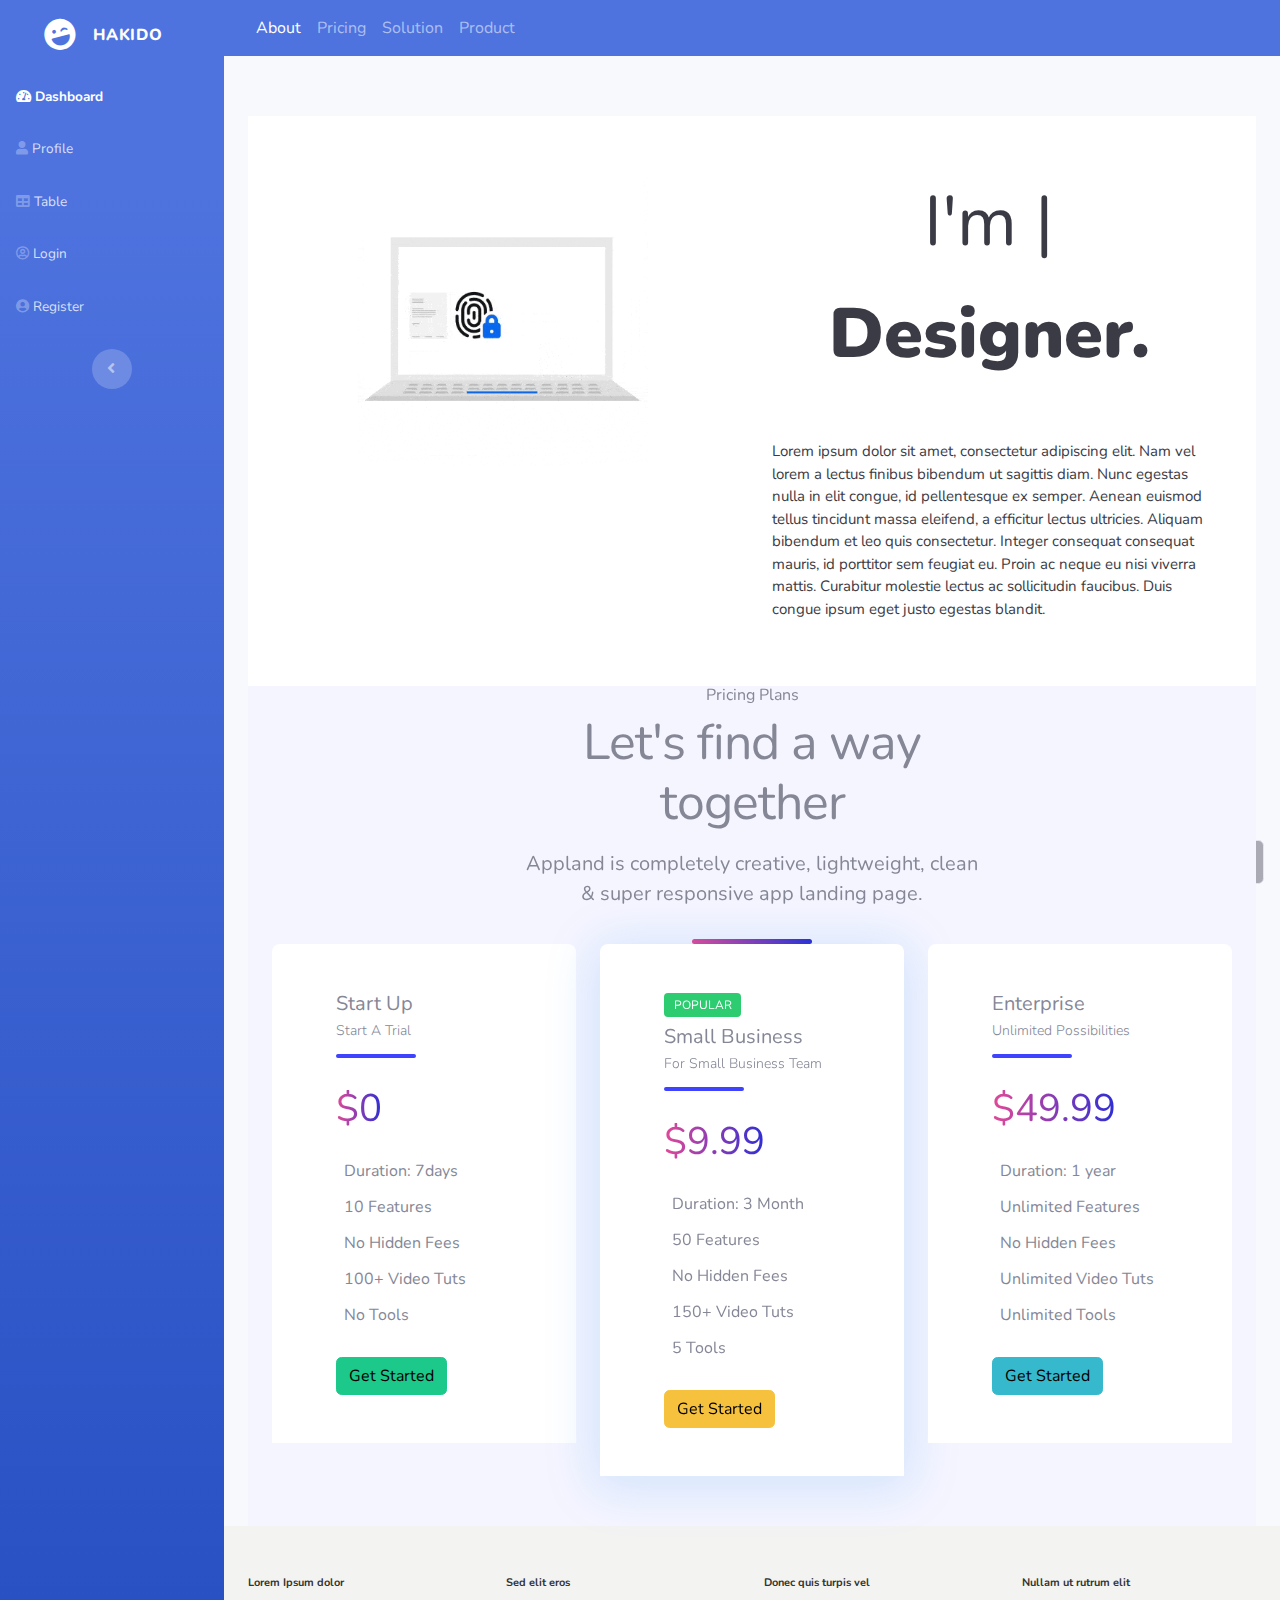
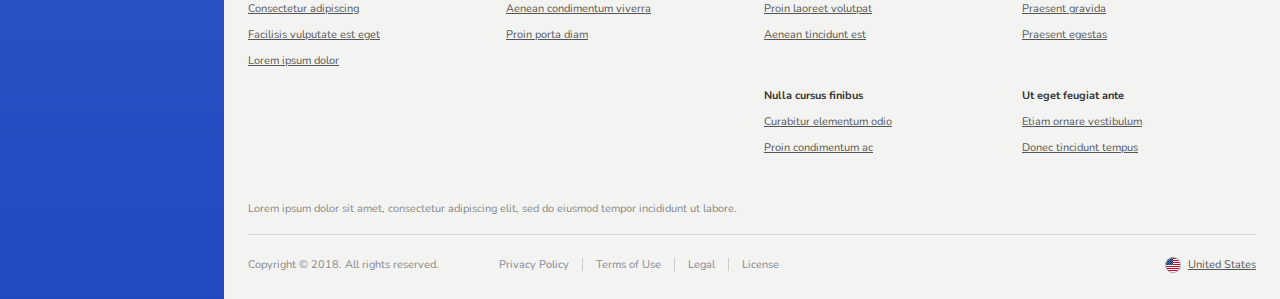
==== index.html @ f4824e26 "Initial commit" ====
<!DOCTYPE html><html><head><meta charset="utf-8"><meta name="viewport" content="width=device-width, initial-scale=1.0, shrink-to-fit=no"><title>Dashboard - Brand</title><link rel="stylesheet" href="/assets/bootstrap/css/bootstrap.min.css?h=223b0e0f1c300bedd58ea9a80e2e4533"><link rel="stylesheet" href="https://fonts.googleapis.com/css?family=Nunito:200,200i,300,300i,400,400i,600,600i,700,700i,800,800i,900,900i"><link rel="stylesheet" href="https://use.fontawesome.com/releases/v5.12.0/css/all.css"><link rel="stylesheet" href="https://cdnjs.cloudflare.com/ajax/libs/font-awesome/4.7.0/css/font-awesome.min.css"><link rel="stylesheet" href="/assets/fonts/fontawesome5-overrides.min.css?h=34f9b351b7076f97babcdac3c1081100"><link rel="stylesheet" href="/assets/css/styles.min.css?h=70d6d3f7b24223b8ef23673ccd9fa604"><link rel="stylesheet" href="https://cdn.datatables.net/buttons/1.6.5/css/buttons.dataTables.min.css"><link rel="stylesheet" href="https://cdnjs.cloudflare.com/ajax/libs/datatables/1.10.21/css/dataTables.bootstrap4.min.css"></head><body id="page-top"><div id="wrapper"><nav class="navbar navbar-dark align-items-start sidebar sidebar-dark accordion bg-gradient-primary p-0" style="background-color: #fcea00;"><div class="container-fluid d-flex flex-column p-0"><a class="navbar-brand d-flex justify-content-center align-items-center sidebar-brand m-0" href="#"><div class="sidebar-brand-icon rotate-n-15"><i class="fas fa-laugh-wink"></i></div><div class="sidebar-brand-text mx-3"><span>hakido</span></div></a><hr class="sidebar-divider my-0"><ul class="navbar-nav text-light" id="accordionSidebar"><li class="nav-item"><a class="nav-link active" href="/index.html"><i class="fas fa-tachometer-alt"></i><span>Dashboard</span></a></li><li class="nav-item"><a class="nav-link" href="/profile.html"><i class="fas fa-user"></i><span>Profile</span></a></li><li class="nav-item"><a class="nav-link" href="table.html"><i class="fas fa-table"></i><span>Table</span></a></li><li class="nav-item"><a class="nav-link" href="/login.html"><i class="far fa-user-circle"></i><span>Login</span></a></li><li class="nav-item"><a class="nav-link" href="/register.html"><i class="fas fa-user-circle"></i><span>Register</span></a></li></ul><div class="text-center d-none d-md-inline"><button class="btn rounded-circle border-0" id="sidebarToggle" type="button"></button></div></div></nav><div class="d-flex flex-column" id="content-wrapper"><div id="content"><!-- Start: gradient-navbar --><nav class="navbar navbar-dark navbar-expand-md text-start" id="app-navbar"><div class="container-fluid"><button data-bs-toggle="collapse" class="navbar-toggler" data-bs-target="#navcol-1"><span class="visually-hidden">Toggle navigation</span><span class="navbar-toggler-icon"></span></button><div class="collapse navbar-collapse text-end" id="navcol-1"><ul class="navbar-nav text-end ml-auto"><li class="nav-item text-end"><a class="nav-link active" href="#">About</a></li><li class="nav-item"><a class="nav-link" href="#">Pricing</a></li><li class="nav-item"><a class="nav-link" href="#">Solution</a></li><li class="nav-item"><a class="nav-link" href="#">Product</a></li></ul></div></div></nav><!-- End: gradient-navbar --><div class="container-fluid" style="margin-top: 60px;"><!-- Start: dh-row-text-image-right --><div class="row clearmargin clearpadding row-image-txt"><div class="col-xs-12 col-sm-6 col-md-6 clearmargin clearpadding col-sm-push-6" style="background-color: white;"><img style="margin-left: 50px;/*margin-top: 25px;*/width: 70%;" src="/assets/img/hero-gif-1.gif?h=de3fd22934de53424f73636f66a46a31"></div><div class="col-xs-12 col-sm-6 col-md-6 col-sm-pull-6" style="padding: 20px;background-color: white;"><!-- Start: Animated Type Heading -->				<div class="caption v-middle text-center">
					<h1 class="cd-headline clip">
			            <span class="blc">I'm | </span>
			            <span class="cd-words-wrapper">
			              <b class="is-visible">Designer.</b>
			              <b>Developer.</b>
			              <b>Creative.</b>
			            </span>
	          		</h1>
				</div><!-- End: Animated Type Heading --><p style="font-size: 15PX;margin-top: 50px;">Lorem ipsum dolor sit amet, consectetur adipiscing elit. Nam vel lorem a lectus finibus bibendum ut sagittis diam. Nunc egestas nulla in elit congue, id pellentesque ex semper. Aenean euismod tellus tincidunt massa eleifend, a efficitur lectus ultricies. Aliquam bibendum et leo quis consectetur. Integer consequat consequat mauris, id porttitor sem feugiat eu. Proin ac neque eu nisi viverra mattis. Curabitur molestie lectus ac sollicitudin faucibus. Duis congue ipsum eget justo egestas blandit.</p></div></div><!-- End: dh-row-text-image-right --><!-- Start: Single Price Plan --><link rel="stylesheet" href="https://cdn.lineicons.com/3.0/lineicons.css"> 
<section class="price_plan_area section_padding_130_80" id="pricing">
      <div class="container">
        <div class="row justify-content-center">
          <div class="col-12 col-sm-8 col-lg-6">
            <!-- Section Heading-->
            <div class="section-heading text-center wow fadeInUp" data-wow-delay="0.2s" style="visibility: visible; animation-delay: 0.2s; animation-name: fadeInUp;">
              <h6>Pricing Plans</h6>
              <h3>Let's find a way together</h3>
              <p>Appland is completely creative, lightweight, clean &amp; super responsive app landing page.</p>
              <div class="line"></div>
            </div>
          </div>
        </div>
        <div class="row justify-content-center">
          <!-- Single Price Plan Area-->
          <div class="col-12 col-sm-8 col-md-6 col-lg-4">
            <div class="single_price_plan wow fadeInUp" data-wow-delay="0.2s" style="visibility: visible; animation-delay: 0.2s; animation-name: fadeInUp;">
              <div class="title">
                <h3>Start Up</h3>
                <p>Start a trial</p>
                <div class="line"></div>
              </div>
              <div class="price">
                <h4>$0</h4>
              </div>
              <div class="description">
                <p><i class="lni lni-checkmark-circle"></i>Duration: 7days</p>
                <p><i class="lni lni-checkmark-circle"></i>10 Features</p>
                <p><i class="lni lni-close"></i>No Hidden Fees</p>
                <p><i class="lni lni-close"></i>100+ Video Tuts</p>
                <p><i class="lni lni-close"></i>No Tools</p>
              </div>
              <div class="button"><a class="btn btn-success btn-2" href="#">Get Started</a></div>
            </div>
          </div>
          <!-- Single Price Plan Area-->
          <div class="col-12 col-sm-8 col-md-6 col-lg-4">
            <div class="single_price_plan active wow fadeInUp" data-wow-delay="0.2s" style="visibility: visible; animation-delay: 0.2s; animation-name: fadeInUp;">
              <!-- Side Shape-->
              <div class="side-shape"><img src="https://bootdey.com/img/popular-pricing.png" alt=""></div>
              <div class="title"><span>Popular</span>
                <h3>Small Business</h3>
                <p>For Small Business Team</p>
                <div class="line"></div>
              </div>
              <div class="price">
                <h4>$9.99</h4>
              </div>
              <div class="description">
                <p><i class="lni lni-checkmark-circle"></i>Duration: 3 Month</p>
                <p><i class="lni lni-checkmark-circle"></i>50 Features</p>
                <p><i class="lni lni-checkmark-circle"></i>No Hidden Fees</p>
                <p><i class="lni lni-checkmark-circle"></i>150+ Video Tuts</p>
                <p><i class="lni lni-close"></i>5 Tools</p>
              </div>
              <div class="button"><a class="btn btn-warning" href="#">Get Started</a></div>
            </div>
          </div>
          <!-- Single Price Plan Area-->
          <div class="col-12 col-sm-8 col-md-6 col-lg-4">
            <div class="single_price_plan wow fadeInUp" data-wow-delay="0.2s" style="visibility: visible; animation-delay: 0.2s; animation-name: fadeInUp;">
              <div class="title">
                <h3>Enterprise</h3>
                <p>Unlimited Possibilities</p>
                <div class="line"></div>
              </div>
              <div class="price">
                <h4>$49.99</h4>
              </div>
              <div class="description">
                <p><i class="lni lni-checkmark-circle"></i>Duration: 1 year</p>
                <p><i class="lni lni-checkmark-circle"></i>Unlimited Features</p>
                <p><i class="lni lni-checkmark-circle"></i>No Hidden Fees</p>
                <p><i class="lni lni-checkmark-circle"></i>Unlimited Video Tuts</p>
                <p><i class="lni lni-checkmark-circle"></i>Unlimited Tools</p>
              </div>
              <div class="button"><a class="btn btn-info" href="#">Get Started</a></div>
            </div>
          </div>
        </div>
      </div>
    </section><!-- End: Single Price Plan --></div></div><!-- Start: Corporate Footer Clean --><footer class="page-footer"><div class="container"><div class="row"><div class="col-6 col-md-3"><h4>Lorem Ipsum dolor</h4><ul class="footer-links"><li><a href="#">Consectetur adipiscing</a></li><li><a href="#">Facilisis vulputate est eget</a></li><li><a href="#">Lorem ipsum dolor</a></li></ul></div><div class="col-6 col-md-3"><h4>Sed elit eros</h4><ul class="footer-links"><li><a href="#">Aenean condimentum viverra</a></li><li><a href="#">Proin porta diam</a></li></ul></div><div class="col-6 col-md-3"><h4>Donec quis turpis vel</h4><ul class="footer-links"><li><a href="#">Proin laoreet volutpat</a></li><li><a href="#">Aenean tincidunt est</a></li></ul><h4>Nulla cursus finibus</h4><ul class="footer-links"><li><a href="#">Curabitur elementum odio</a></li><li><a href="#">Proin condimentum ac</a></li></ul></div><div class="col-6 col-md-3"><h4>Nullam ut rutrum elit</h4><ul class="footer-links"><li><a href="#">Praesent gravida</a></li><li><a href="#">Praesent egestas</a></li></ul><h4>Ut eget feugiat ante</h4><ul class="footer-links"><li><a href="#">Etiam ornare vestibulum</a></li><li><a href="#">Donec tincidunt tempus</a></li></ul></div></div><p>Lorem ipsum dolor sit amet, consectetur adipiscing elit, sed do eiusmod tempor incididunt ut labore.</p><hr><div class="footer-legal"><div class="float-md-end region"><a href="#"><img src="/assets/img/united-states-flag.png?h=647c15b60f16de86a6dcbbe8cc511939">United States</a></div><div class="d-inline-block copyright"><p class="d-inline-block">Copyright © 2018. All rights reserved.<br></p></div><div class="d-inline-block legal-links"><div class="d-inline-block item"><h5>Privacy Policy</h5></div><div class="d-inline-block item"><h5>Terms of Use</h5></div><div class="d-inline-block item"><h5>Legal</h5></div><div class="d-inline-block item"><h5>License</h5></div></div></div></div></footer><!-- End: Corporate Footer Clean --></div><a class="border rounded d-inline scroll-to-top" href="#page-top"><i class="fas fa-angle-up"></i></a></div><script src="https://cdn.jsdelivr.net/npm/bootstrap@5.1.0/dist/js/bootstrap.bundle.min.js"></script><script src="https://cdnjs.cloudflare.com/ajax/libs/popper.js/2.6.0/umd/popper.min.js"></script><script src="https://cdnjs.cloudflare.com/ajax/libs/datatables/1.10.21/js/jquery.dataTables.min.js"></script><script src="https://cdnjs.cloudflare.com/ajax/libs/datatables/1.10.21/js/dataTables.bootstrap4.min.js"></script><script src="https://cdn.datatables.net/buttons/1.6.5/js/dataTables.buttons.min.js"></script><script src="https://cdn.datatables.net/buttons/1.6.5/js/buttons.flash.min.js"></script><script src="https://cdnjs.cloudflare.com/ajax/libs/jszip/3.1.3/jszip.min.js"></script><script src="https://cdnjs.cloudflare.com/ajax/libs/pdfmake/0.1.53/pdfmake.min.js"></script><script src="https://cdnjs.cloudflare.com/ajax/libs/pdfmake/0.1.53/vfs_fonts.js"></script><script src="https://cdn.datatables.net/buttons/1.6.5/js/buttons.html5.min.js"></script><script src="https://cdn.datatables.net/buttons/1.6.5/js/buttons.print.min.js"></script><script src="/assets/js/script.min.js?h=894a7f91f972c2a6e13f9f81900e1d6c"></script></body></html>
---- assets/fonts/fontawesome5-overrides.min.css ----
.fab.fa-bitcoin:before{content:"\f379"}.far.fa-calendar:before,.fas.fa-calendar:before{content:"\f133"}.far.fa-clipboard:before,.fas.fa-clipboard:before{content:"\f328"}.fab.fa-facebook-f:before{content:"\f39e"}.fab.fa-google-plus:before{content:"\f2b3"}.fas.fa-hotel:before{content:"\f594"}.fab.fa-linkedin:before{content:"\f08c"}.fas.fa-reply:before{content:"\f3e5"}.fas.fa-thermometer:before{content:"\f491"}.fab.fa-vimeo:before{content:"\f40a"}.far.fa-window-close:before,.fas.fa-window-close:before{content:"\f410"}.fab.fa-youtube-square:before{content:"\f431"}
---- assets/css/styles.min.css ----
.cd-words-wrapper{display:inline-block;position:relative;text-align:left;font-size:70px}.cd-words-wrapper b{display:inline-block;position:absolute;white-space:nowrap;left:0;top:0}.blc{font-size:70px}.cd-words-wrapper b.is-visible,.files{position:relative}.cd-headline.clip span{display:inline-block;padding:.2em 0}.cd-headline.clip .cd-words-wrapper{overflow:hidden;vertical-align:top}.cd-headline.clip b{opacity:0}.cd-headline b.is-visible{opacity:1;font-weight:900}.page-footer{background-color:#f3f3f2;padding-top:50px;padding-bottom:10px}.page-footer h4{color:#333;font-size:11px;font-weight:700}.page-footer p{color:#888;font-size:11px}.page-footer .footer-links{list-style:none;padding:0;margin-bottom:45px;word-break:break-all}.page-footer .footer-links a,.page-footer .region a{color:#555;font-size:11px}.page-footer .footer-links li{margin-bottom:5px;line-height:1.3}.page-footer .footer-legal .copyright{margin-right:60px}.page-footer .footer-legal .legal-links .item{padding-right:13px;border-right:1px solid #ccc;margin:0 13px 0 0}.page-footer .footer-legal .legal-links .item:last-child{border-right:none}.page-footer .footer-legal .legal-links .item h5{font-size:11px;margin-top:0;margin-bottom:0}.page-footer .region{margin-bottom:20px}.page-footer .region img{margin-right:7px}@media (min-width:768px){.page-footer .region{margin-bottom:0}}.clearmargin{margin:0}.clearpadding{padding:30px}.row-image-txt{background-color:#fff}.row-image-txt h1,.row-image-txt p{color:#3a3b45}*,:after,:before{-webkit-box-sizing:border-box;-moz-box-sizing:border-box;box-sizing:border-box}button:focus,input:focus,select:focus,textarea:focus{outline:0}.drop{width:90%;height:220px;border:3px dashed #dadfe3;border-radius:15px;overflow:hidden;text-align:center;background:0 0;-webkit-transition:.5s ease-out;-moz-transition:.5s ease-out;transition:.5s ease-out;position:absolute;top:0;left:0;bottom:0;right:0;margin:0 auto 10px}.drop .cont{width:500px;height:170px;color:#8e99a5;-webkit-transition:.5s ease-out;-moz-transition:.5s ease-out;transition:.5s ease-out;margin:auto;position:absolute;top:0;left:0;bottom:0;right:0}.drop .cont i{font-size:40px;color:#787e85;position:relative}.drop .cont .tit{font-size:30px;text-transform:uppercase;font-weight:900}.drop .cont .desc{color:#787e85;font-size:18px}.drop .cont .browse{margin:10px 25%;color:#fff;padding:8px 16px;border-radius:4px;background:#00c993}.drop input{width:100%;height:100%;cursor:pointer;background:red;opacity:0;margin:auto;position:absolute;top:0;left:0;bottom:0;right:0}#list{width:100%;text-align:left;position:absolute;left:0;top:0}.dashed_upload{height:200px}.files input{outline:#92b0b3 dashed 2px;outline-offset:-10px;-webkit-transition:outline-offset .15s ease-in-out,background-color .15s linear;transition:outline-offset .15s ease-in-out,background-color .15s linear;padding:120px 0 85px 35%;text-align:center!important;margin:0;width:100%!important}.files input:focus{outline:#92b0b3 dashed 2px;outline-offset:-10px;-webkit-transition:outline-offset .15s ease-in-out,background-color .15s linear;transition:outline-offset .15s ease-in-out,background-color .15s linear;border:1px solid #92b0b3}.files:after{pointer-events:none;position:absolute;top:60px;left:0;width:50px;right:0;height:56px;content:"";background-image:url(https://image.flaticon.com/icons/png/128/109/109612.png);display:block;margin:0 auto;background-size:100%;background-repeat:no-repeat}.color input{background-color:#eee}.files:before{position:absolute;bottom:10px;left:0;pointer-events:none;width:100%;right:0;height:57px;content:" or drag it here. ";display:block;margin:0 auto;color:#2ea591;font-weight:600;text-transform:capitalize;text-align:center}#brand-logo{font-size:34px}#app-navbar{background:#4e73df}.sidebar.sidebar-dark.accordion.bg-gradient-primary{background-color:#fcea00}.newsletter-subscribe{color:#313437;background-color:#fff;padding:50px 0}.newsletter-subscribe p{color:#7d8285;line-height:1.5}.newsletter-subscribe h2{font-size:24px;font-weight:700;margin-bottom:25px;line-height:1.5;padding-top:0;margin-top:0;color:inherit}.newsletter-subscribe .intro{font-size:16px;max-width:500px;margin:0 auto 25px}.newsletter-subscribe .intro p{margin-bottom:35px}.newsletter-subscribe form{justify-content:center}.newsletter-subscribe form .form-control{background:#eff1f4;border:none;border-radius:3px;box-shadow:none;outline:0;color:inherit;text-indent:9px;height:45px;margin-right:10px;min-width:250px}.newsletter-subscribe form .btn{padding:16px 32px;border:none;background:0 0;box-shadow:none;text-shadow:none;opacity:.9;text-transform:uppercase;font-weight:700;font-size:13px;letter-spacing:.4px;line-height:1}.newsletter-subscribe form .btn:hover{opacity:1}.newsletter-subscribe form .btn:active{transform:translateY(1px)}.newsletter-subscribe form .btn-primary{background-color:#055ada!important;color:#fff;outline:0!important}@media (min-width:576px){.newsletter-subscribe form .form-control{display:inline-block;width:auto;vertical-align:middle}}.newsletter8{margin-top:30px;font-family:Montserrat,sans-serif;color:#8d97ad;font-weight:300}.newsletter8 h1,.newsletter8 h2,.newsletter8 h3,.newsletter8 h4,.newsletter8 h5,.newsletter8 h6{color:#3e4555}.newsletter8 .subtitle{color:#8d97ad;line-height:24px}.newsletter8 a{color:#263238}.newsletter8 .text-themecolor,.newsletter8 a:hover{color:#316ce8}.newsletter8 .blog-row h5{font-weight:500;margin-top:10px;font-size:18px}.newsletter8 .btn-danger-gradiant{background:#ff4d7e;background:-webkit-linear-gradient(legacy-direction(to right),#ff4d7e 0,#ff6a5b 100%);background:-webkit-gradient(linear,left top,right top,from(#ff4d7e),to(#ff6a5b));background:-webkit-linear-gradient(left,#ff4d7e 0,#ff6a5b 100%);background:-o-linear-gradient(left,#ff4d7e 0,#ff6a5b 100%);background:linear-gradient(to right,#ff4d7e 0,#ff6a5b 100%)}.newsletter8 .btn-danger-gradiant:hover{background:#ff6a5b;background:-webkit-linear-gradient(legacy-direction(to right),#ff6a5b 0,#ff4d7e 100%);background:-webkit-gradient(linear,left top,right top,from(#ff6a5b),to(#ff4d7e));background:-webkit-linear-gradient(left,#ff6a5b 0,#ff4d7e 100%);background:-o-linear-gradient(left,#ff6a5b 0,#ff4d7e 100%);background:linear-gradient(to right,#ff6a5b 0,#ff4d7e 100%)}.newsletter8 .btn-md{padding:15px 45px;font-size:16px}.newsletter8 .text-danger{color:#ff4d7e!important}.price_plan_area{position:relative;z-index:1;background-color:#f5f5ff}.single_price_plan{position:relative;z-index:1;border-radius:.5rem .5rem 0 0;-webkit-transition-duration:.5s;transition-duration:.5s;margin-bottom:50px;background-color:#fff;padding:3rem 4rem}@media only screen and (min-width:992px) and (max-width:1199px){.single_price_plan{padding:3rem}}@media only screen and (max-width:575px){.single_price_plan{padding:3rem}}.single_price_plan::after{position:absolute;content:"";background-image:url(https://bootdey.com/img/half-circle-pricing.png);background-repeat:repeat;width:100%;height:17px;bottom:-17px;z-index:1;left:0}.single_price_plan .title{text-transform:capitalize;-webkit-transition-duration:.5s;transition-duration:.5s;margin-bottom:2rem}.single_price_plan .title span{color:#fff;padding:.2rem .6rem;font-size:12px;text-transform:uppercase;background-color:#2ecc71;display:inline-block;margin-bottom:.5rem;border-radius:.25rem}.single_price_plan .title h3{font-size:1.25rem}.single_price_plan .title p{font-weight:300;line-height:1;font-size:14px}.single_price_plan .title .line{width:80px;height:4px;border-radius:10px;background-color:#3f43fd}.single_price_plan .price{margin-bottom:1.5rem}.single_price_plan .price h4{position:relative;z-index:1;font-size:2.4rem;line-height:1;margin-bottom:0;color:#3f43fd;display:inline-block;-webkit-background-clip:text;-webkit-text-fill-color:transparent;background-color:transparent;background-image:-webkit-gradient(linear,left top,right top,from(#e24997),to(#2d2ed4));background-image:linear-gradient(90deg,#e24997,#2d2ed4)}.single_price_plan .description{position:relative;margin-bottom:1.5rem}.single_price_plan .description p{line-height:16px;margin:0;padding:10px 0;display:-webkit-box;display:-ms-flexbox;display:flex;-webkit-box-align:center;-ms-flex-align:center;-ms-grid-row-align:center;align-items:center}.single_price_plan .description p i{color:#2ecc71;margin-right:.5rem}.single_price_plan .description p .lni-close{color:#e74c3c}.single_price_plan.active,.single_price_plan:focus,.single_price_plan:hover{-webkit-box-shadow:0 6px 50px 8px rgba(21,131,233,.15);box-shadow:0 6px 50px 8px rgba(21,131,233,.15)}.single_price_plan .side-shape img{position:absolute;width:auto;top:0;right:0;z-index:-2}.section-heading h3{margin-bottom:1rem;font-size:3.125rem;letter-spacing:-1px}.section-heading p{margin-bottom:0;font-size:1.25rem}.section-heading .line{width:120px;height:5px;margin:30px auto 0;border-radius:6px;background:#2d2ed4;background:-webkit-gradient(linear,left top,right top,from(#e24997),to(#2d2ed4));background:linear-gradient(to right,#e24997,#2d2ed4)}
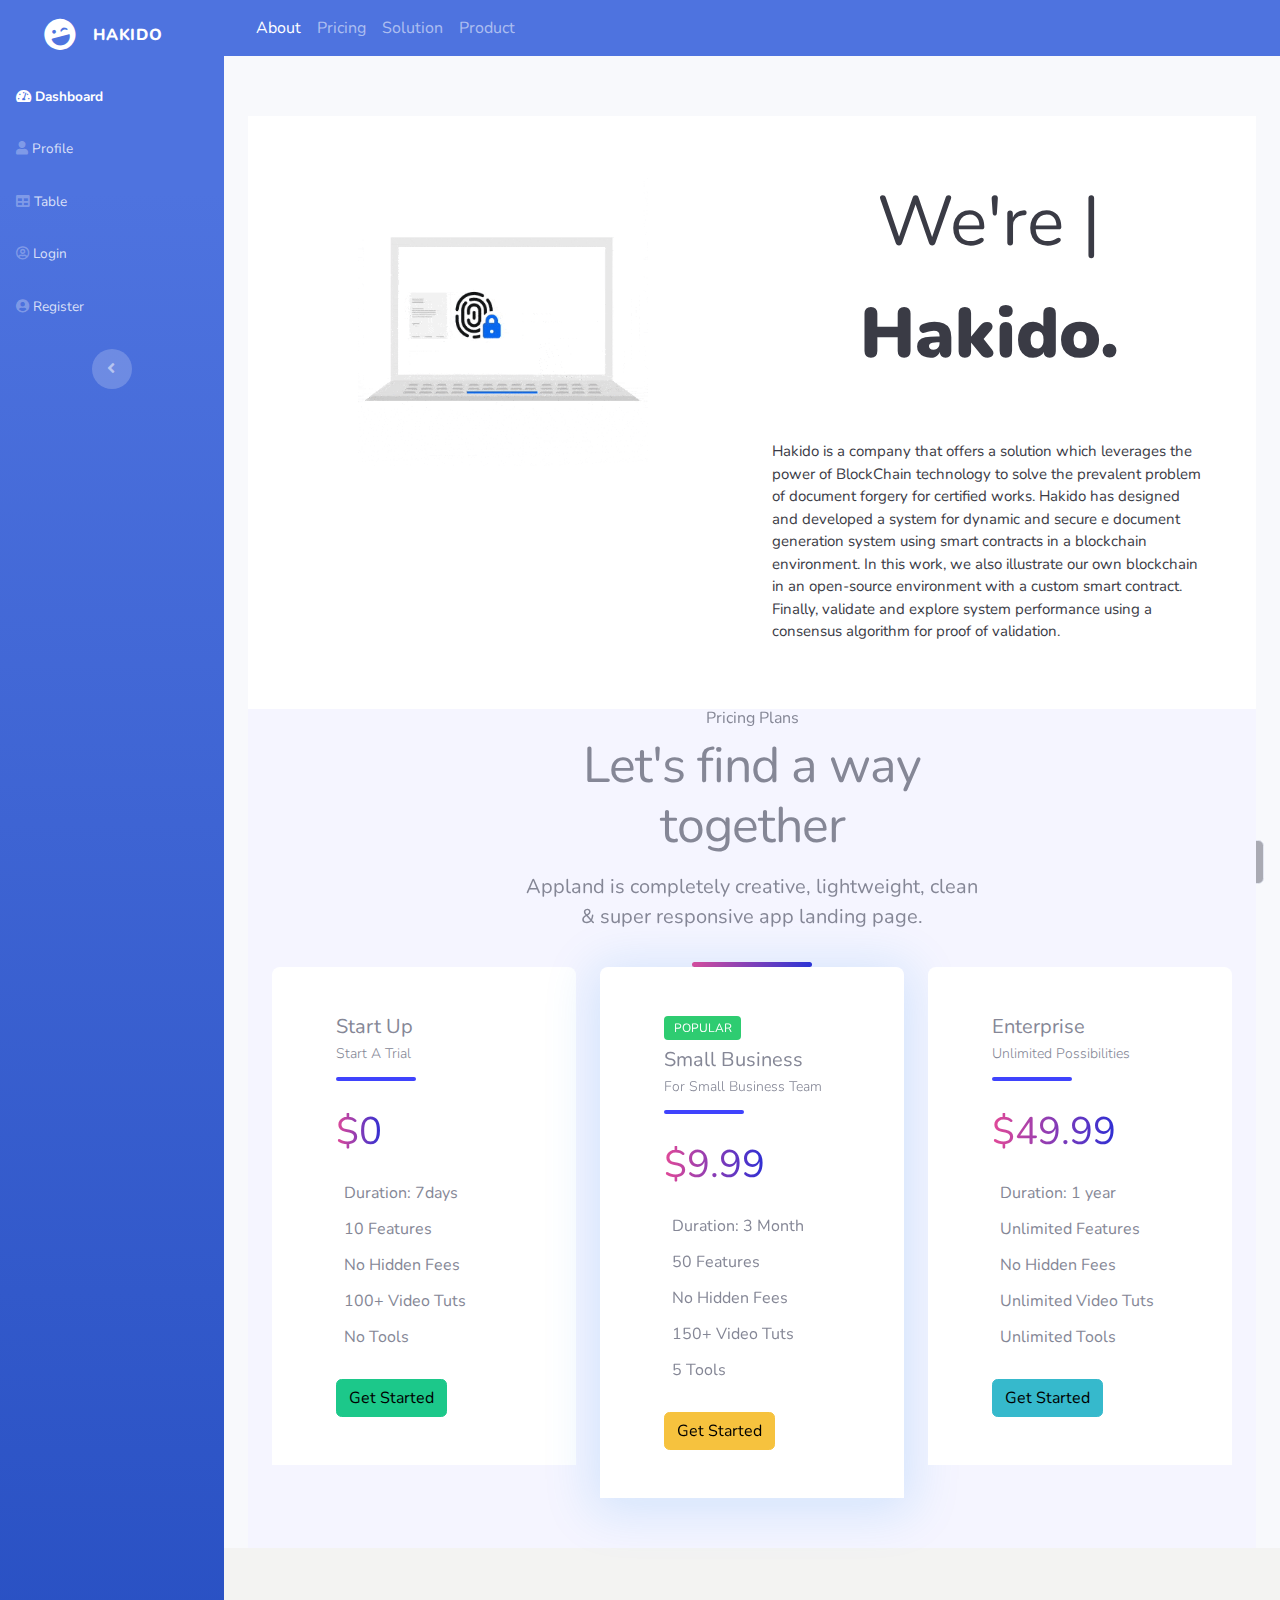
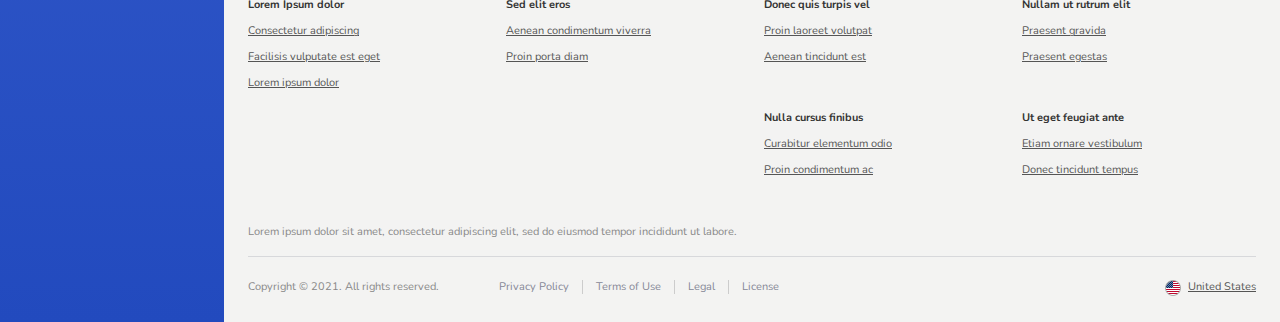
==== commit 6a0920a2: "edited" ====
--- a/index.html
+++ b/index.html
@@ -1,13 +1,18 @@
 <!DOCTYPE html><html><head><meta charset="utf-8"><meta name="viewport" content="width=device-width, initial-scale=1.0, shrink-to-fit=no"><title>Dashboard - Brand</title><link rel="stylesheet" href="/assets/bootstrap/css/bootstrap.min.css?h=223b0e0f1c300bedd58ea9a80e2e4533"><link rel="stylesheet" href="https://fonts.googleapis.com/css?family=Nunito:200,200i,300,300i,400,400i,600,600i,700,700i,800,800i,900,900i"><link rel="stylesheet" href="https://use.fontawesome.com/releases/v5.12.0/css/all.css"><link rel="stylesheet" href="https://cdnjs.cloudflare.com/ajax/libs/font-awesome/4.7.0/css/font-awesome.min.css"><link rel="stylesheet" href="/assets/fonts/fontawesome5-overrides.min.css?h=34f9b351b7076f97babcdac3c1081100"><link rel="stylesheet" href="/assets/css/styles.min.css?h=70d6d3f7b24223b8ef23673ccd9fa604"><link rel="stylesheet" href="https://cdn.datatables.net/buttons/1.6.5/css/buttons.dataTables.min.css"><link rel="stylesheet" href="https://cdnjs.cloudflare.com/ajax/libs/datatables/1.10.21/css/dataTables.bootstrap4.min.css"></head><body id="page-top"><div id="wrapper"><nav class="navbar navbar-dark align-items-start sidebar sidebar-dark accordion bg-gradient-primary p-0" style="background-color: #fcea00;"><div class="container-fluid d-flex flex-column p-0"><a class="navbar-brand d-flex justify-content-center align-items-center sidebar-brand m-0" href="#"><div class="sidebar-brand-icon rotate-n-15"><i class="fas fa-laugh-wink"></i></div><div class="sidebar-brand-text mx-3"><span>hakido</span></div></a><hr class="sidebar-divider my-0"><ul class="navbar-nav text-light" id="accordionSidebar"><li class="nav-item"><a class="nav-link active" href="/index.html"><i class="fas fa-tachometer-alt"></i><span>Dashboard</span></a></li><li class="nav-item"><a class="nav-link" href="/profile.html"><i class="fas fa-user"></i><span>Profile</span></a></li><li class="nav-item"><a class="nav-link" href="table.html"><i class="fas fa-table"></i><span>Table</span></a></li><li class="nav-item"><a class="nav-link" href="/login.html"><i class="far fa-user-circle"></i><span>Login</span></a></li><li class="nav-item"><a class="nav-link" href="/register.html"><i class="fas fa-user-circle"></i><span>Register</span></a></li></ul><div class="text-center d-none d-md-inline"><button class="btn rounded-circle border-0" id="sidebarToggle" type="button"></button></div></div></nav><div class="d-flex flex-column" id="content-wrapper"><div id="content"><!-- Start: gradient-navbar --><nav class="navbar navbar-dark navbar-expand-md text-start" id="app-navbar"><div class="container-fluid"><button data-bs-toggle="collapse" class="navbar-toggler" data-bs-target="#navcol-1"><span class="visually-hidden">Toggle navigation</span><span class="navbar-toggler-icon"></span></button><div class="collapse navbar-collapse text-end" id="navcol-1"><ul class="navbar-nav text-end ml-auto"><li class="nav-item text-end"><a class="nav-link active" href="#">About</a></li><li class="nav-item"><a class="nav-link" href="#">Pricing</a></li><li class="nav-item"><a class="nav-link" href="#">Solution</a></li><li class="nav-item"><a class="nav-link" href="#">Product</a></li></ul></div></div></nav><!-- End: gradient-navbar --><div class="container-fluid" style="margin-top: 60px;"><!-- Start: dh-row-text-image-right --><div class="row clearmargin clearpadding row-image-txt"><div class="col-xs-12 col-sm-6 col-md-6 clearmargin clearpadding col-sm-push-6" style="background-color: white;"><img style="margin-left: 50px;/*margin-top: 25px;*/width: 70%;" src="/assets/img/hero-gif-1.gif?h=de3fd22934de53424f73636f66a46a31"></div><div class="col-xs-12 col-sm-6 col-md-6 col-sm-pull-6" style="padding: 20px;background-color: white;"><!-- Start: Animated Type Heading -->				<div class="caption v-middle text-center">
 					<h1 class="cd-headline clip">
-			            <span class="blc">I'm | </span>
+			            <span class="blc">We're | </span>
 			            <span class="cd-words-wrapper">
-			              <b class="is-visible">Designer.</b>
+			              <b class="is-visible">Hakido.</b>
 			              <b>Developer.</b>
 			              <b>Creative.</b>
 			            </span>
 	          		</h1>
-				</div><!-- End: Animated Type Heading --><p style="font-size: 15PX;margin-top: 50px;">Lorem ipsum dolor sit amet, consectetur adipiscing elit. Nam vel lorem a lectus finibus bibendum ut sagittis diam. Nunc egestas nulla in elit congue, id pellentesque ex semper. Aenean euismod tellus tincidunt massa eleifend, a efficitur lectus ultricies. Aliquam bibendum et leo quis consectetur. Integer consequat consequat mauris, id porttitor sem feugiat eu. Proin ac neque eu nisi viverra mattis. Curabitur molestie lectus ac sollicitudin faucibus. Duis congue ipsum eget justo egestas blandit.</p></div></div><!-- End: dh-row-text-image-right --><!-- Start: Single Price Plan --><link rel="stylesheet" href="https://cdn.lineicons.com/3.0/lineicons.css"> 
+				</div><!-- End: Animated Type Heading --><p style="font-size: 15PX;margin-top: 50px;">
+          Hakido is a company that offers a solution which leverages the power of BlockChain technology to solve the prevalent problem of document forgery for certified works.
+          Hakido has designed and developed a system for dynamic and secure e document generation system using smart contracts in a blockchain environment. 
+          In this work, we also illustrate our own blockchain in an open-source environment with a custom smart contract. 
+          Finally, validate and explore system performance using a consensus algorithm for proof of validation.
+        </p></div></div><!-- End: dh-row-text-image-right --><!-- Start: Single Price Plan --><link rel="stylesheet" href="https://cdn.lineicons.com/3.0/lineicons.css"> 
 <section class="price_plan_area section_padding_130_80" id="pricing">
       <div class="container">
         <div class="row justify-content-center">
@@ -89,4 +94,4 @@
           </div>
         </div>
       </div>
-    </section><!-- End: Single Price Plan --></div></div><!-- Start: Corporate Footer Clean --><footer class="page-footer"><div class="container"><div class="row"><div class="col-6 col-md-3"><h4>Lorem Ipsum dolor</h4><ul class="footer-links"><li><a href="#">Consectetur adipiscing</a></li><li><a href="#">Facilisis vulputate est eget</a></li><li><a href="#">Lorem ipsum dolor</a></li></ul></div><div class="col-6 col-md-3"><h4>Sed elit eros</h4><ul class="footer-links"><li><a href="#">Aenean condimentum viverra</a></li><li><a href="#">Proin porta diam</a></li></ul></div><div class="col-6 col-md-3"><h4>Donec quis turpis vel</h4><ul class="footer-links"><li><a href="#">Proin laoreet volutpat</a></li><li><a href="#">Aenean tincidunt est</a></li></ul><h4>Nulla cursus finibus</h4><ul class="footer-links"><li><a href="#">Curabitur elementum odio</a></li><li><a href="#">Proin condimentum ac</a></li></ul></div><div class="col-6 col-md-3"><h4>Nullam ut rutrum elit</h4><ul class="footer-links"><li><a href="#">Praesent gravida</a></li><li><a href="#">Praesent egestas</a></li></ul><h4>Ut eget feugiat ante</h4><ul class="footer-links"><li><a href="#">Etiam ornare vestibulum</a></li><li><a href="#">Donec tincidunt tempus</a></li></ul></div></div><p>Lorem ipsum dolor sit amet, consectetur adipiscing elit, sed do eiusmod tempor incididunt ut labore.</p><hr><div class="footer-legal"><div class="float-md-end region"><a href="#"><img src="/assets/img/united-states-flag.png?h=647c15b60f16de86a6dcbbe8cc511939">United States</a></div><div class="d-inline-block copyright"><p class="d-inline-block">Copyright © 2018. All rights reserved.<br></p></div><div class="d-inline-block legal-links"><div class="d-inline-block item"><h5>Privacy Policy</h5></div><div class="d-inline-block item"><h5>Terms of Use</h5></div><div class="d-inline-block item"><h5>Legal</h5></div><div class="d-inline-block item"><h5>License</h5></div></div></div></div></footer><!-- End: Corporate Footer Clean --></div><a class="border rounded d-inline scroll-to-top" href="#page-top"><i class="fas fa-angle-up"></i></a></div><script src="https://cdn.jsdelivr.net/npm/bootstrap@5.1.0/dist/js/bootstrap.bundle.min.js"></script><script src="https://cdnjs.cloudflare.com/ajax/libs/popper.js/2.6.0/umd/popper.min.js"></script><script src="https://cdnjs.cloudflare.com/ajax/libs/datatables/1.10.21/js/jquery.dataTables.min.js"></script><script src="https://cdnjs.cloudflare.com/ajax/libs/datatables/1.10.21/js/dataTables.bootstrap4.min.js"></script><script src="https://cdn.datatables.net/buttons/1.6.5/js/dataTables.buttons.min.js"></script><script src="https://cdn.datatables.net/buttons/1.6.5/js/buttons.flash.min.js"></script><script src="https://cdnjs.cloudflare.com/ajax/libs/jszip/3.1.3/jszip.min.js"></script><script src="https://cdnjs.cloudflare.com/ajax/libs/pdfmake/0.1.53/pdfmake.min.js"></script><script src="https://cdnjs.cloudflare.com/ajax/libs/pdfmake/0.1.53/vfs_fonts.js"></script><script src="https://cdn.datatables.net/buttons/1.6.5/js/buttons.html5.min.js"></script><script src="https://cdn.datatables.net/buttons/1.6.5/js/buttons.print.min.js"></script><script src="/assets/js/script.min.js?h=894a7f91f972c2a6e13f9f81900e1d6c"></script></body></html>+    </section><!-- End: Single Price Plan --></div></div><!-- Start: Corporate Footer Clean --><footer class="page-footer"><div class="container"><div class="row"><div class="col-6 col-md-3"><h4>Lorem Ipsum dolor</h4><ul class="footer-links"><li><a href="#">Consectetur adipiscing</a></li><li><a href="#">Facilisis vulputate est eget</a></li><li><a href="#">Lorem ipsum dolor</a></li></ul></div><div class="col-6 col-md-3"><h4>Sed elit eros</h4><ul class="footer-links"><li><a href="#">Aenean condimentum viverra</a></li><li><a href="#">Proin porta diam</a></li></ul></div><div class="col-6 col-md-3"><h4>Donec quis turpis vel</h4><ul class="footer-links"><li><a href="#">Proin laoreet volutpat</a></li><li><a href="#">Aenean tincidunt est</a></li></ul><h4>Nulla cursus finibus</h4><ul class="footer-links"><li><a href="#">Curabitur elementum odio</a></li><li><a href="#">Proin condimentum ac</a></li></ul></div><div class="col-6 col-md-3"><h4>Nullam ut rutrum elit</h4><ul class="footer-links"><li><a href="#">Praesent gravida</a></li><li><a href="#">Praesent egestas</a></li></ul><h4>Ut eget feugiat ante</h4><ul class="footer-links"><li><a href="#">Etiam ornare vestibulum</a></li><li><a href="#">Donec tincidunt tempus</a></li></ul></div></div><p>Lorem ipsum dolor sit amet, consectetur adipiscing elit, sed do eiusmod tempor incididunt ut labore.</p><hr><div class="footer-legal"><div class="float-md-end region"><a href="#"><img src="/assets/img/united-states-flag.png?h=647c15b60f16de86a6dcbbe8cc511939">United States</a></div><div class="d-inline-block copyright"><p class="d-inline-block">Copyright © 2021. All rights reserved.<br></p></div><div class="d-inline-block legal-links"><div class="d-inline-block item"><h5>Privacy Policy</h5></div><div class="d-inline-block item"><h5>Terms of Use</h5></div><div class="d-inline-block item"><h5>Legal</h5></div><div class="d-inline-block item"><h5>License</h5></div></div></div></div></footer><!-- End: Corporate Footer Clean --></div><a class="border rounded d-inline scroll-to-top" href="#page-top"><i class="fas fa-angle-up"></i></a></div><script src="https://cdn.jsdelivr.net/npm/bootstrap@5.1.0/dist/js/bootstrap.bundle.min.js"></script><script src="https://cdnjs.cloudflare.com/ajax/libs/popper.js/2.6.0/umd/popper.min.js"></script><script src="https://cdnjs.cloudflare.com/ajax/libs/datatables/1.10.21/js/jquery.dataTables.min.js"></script><script src="https://cdnjs.cloudflare.com/ajax/libs/datatables/1.10.21/js/dataTables.bootstrap4.min.js"></script><script src="https://cdn.datatables.net/buttons/1.6.5/js/dataTables.buttons.min.js"></script><script src="https://cdn.datatables.net/buttons/1.6.5/js/buttons.flash.min.js"></script><script src="https://cdnjs.cloudflare.com/ajax/libs/jszip/3.1.3/jszip.min.js"></script><script src="https://cdnjs.cloudflare.com/ajax/libs/pdfmake/0.1.53/pdfmake.min.js"></script><script src="https://cdnjs.cloudflare.com/ajax/libs/pdfmake/0.1.53/vfs_fonts.js"></script><script src="https://cdn.datatables.net/buttons/1.6.5/js/buttons.html5.min.js"></script><script src="https://cdn.datatables.net/buttons/1.6.5/js/buttons.print.min.js"></script><script src="/assets/js/script.min.js?h=894a7f91f972c2a6e13f9f81900e1d6c"></script></body></html>